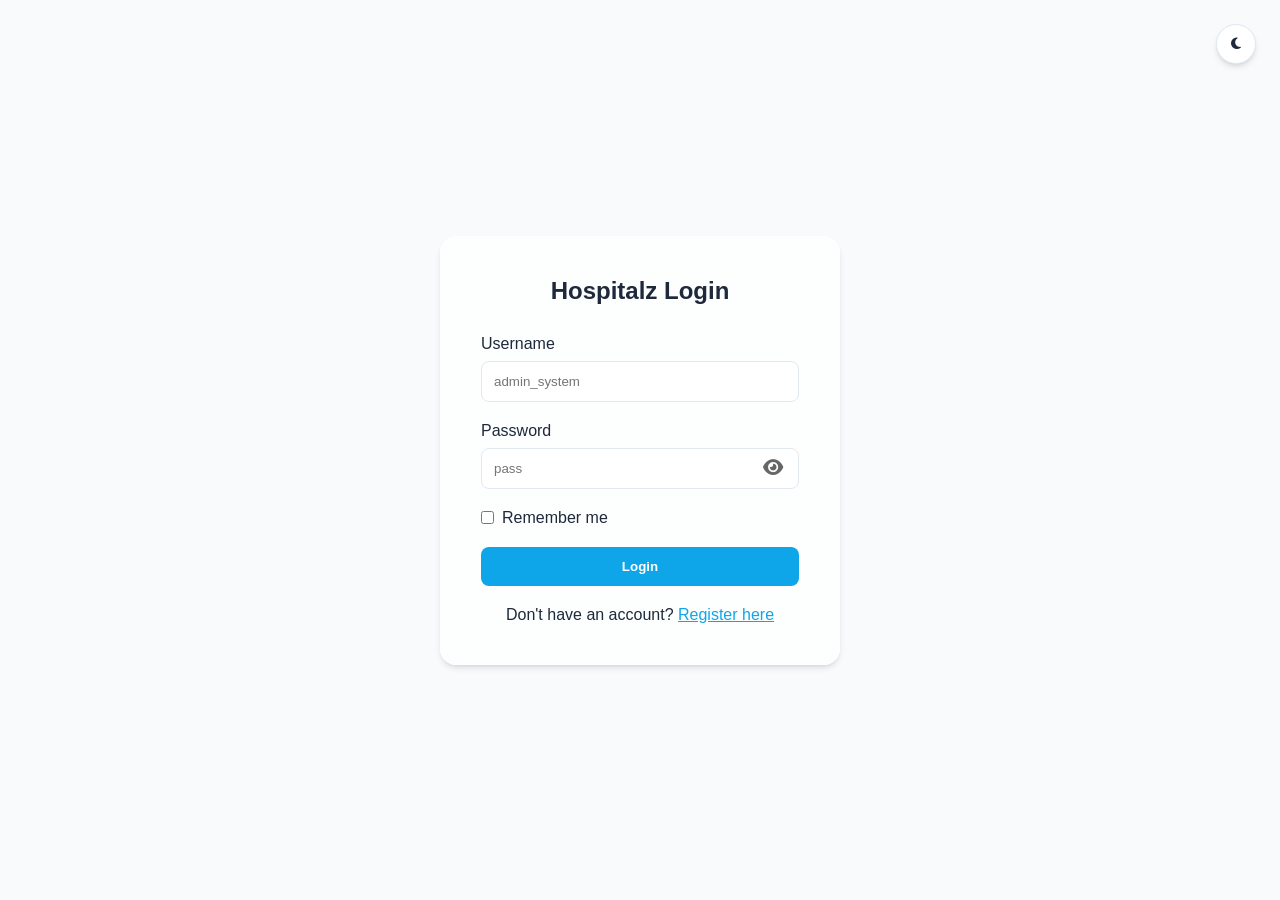
==== hospitalz/src/main/resources/static/auth.html @ d4cae7f6 "appointment feature" ====
<!doctype html>
<html lang="en">
  <head>
    <meta charset="UTF-8" />
    <meta name="viewport" content="width=device-width, initial-scale=1.0" />
    <title>Hospitalz - Login</title>
    <link rel="stylesheet" href="css/style.css" />
    <link
      rel="stylesheet"
      href="https://cdnjs.cloudflare.com/ajax/libs/font-awesome/6.4.0/css/all.min.css"
    />
    <style>
      .login-container {
        height: 100vh;
        display: flex;
        align-items: center;
        justify-content: center;
        background: var(--bg-primary);
        padding: 16px;
      }
      .login-box {
        width: 100%;
        max-width: 400px;
        padding: 40px;
      }
      .form-group {
        margin-bottom: 20px;
      }
      input {
        width: 100%;
        padding: 12px;
        border: 1px solid var(--border-color);
        border-radius: 8px;
        margin-top: 8px;
      }
      button {
        width: 100%;
        padding: 12px;
        background: var(--accent-primary);
        color: white;
        border: none;
        border-radius: 8px;
        cursor: pointer;
        font-weight: bold;
      }
      #theme-toggle {
        position: absolute;
        top: 24px;
        right: 24px;
        background: var(--bg-secondary);
        border: 1px solid var(--border-color);
        width: 40px;
        height: 40px;
        border-radius: 50%;
        display: flex;
        align-items: center;
        justify-content: center;
        cursor: pointer;
        color: var(--text-primary);
        box-shadow: var(--shadow-md);
        transition: all 0.2s ease;
        z-index: 1000;
      }
      #theme-toggle:hover {
        transform: translateY(-2px);
        box-shadow: 0 6px 16px rgba(0,0,0,0.15);
        color: var(--accent-primary);
      }
      .alert-msg {
        display: none;
        padding: 14px 16px;
        border-radius: 10px;
        margin-bottom: 18px;
        font-size: 14px;
        font-weight: 500;
        animation: fadeIn 0.3s ease;
        border: 1px solid transparent;
      }

      .alert-success {
        background: rgba(34, 197, 94, 0.15);
        color: #22c55e;
        border-color: rgba(34, 197, 94, 0.4);
        box-shadow: 0 0 10px rgba(34, 197, 94, 0.15);
      }

      .alert-error {
        background: rgba(239, 68, 68, 0.15);
        color: #ef4444;
        border-color: rgba(239, 68, 68, 0.4);
        box-shadow: 0 0 10px rgba(239, 68, 68, 0.15);
      }

      .alert-info {
        background: rgba(59, 130, 246, 0.15);
        color: #3b82f6;
        border-color: rgba(59, 130, 246, 0.4);
        box-shadow: 0 0 10px rgba(59, 130, 246, 0.15);
      }

      @keyframes fadeIn {
        from {
          opacity: 0;
          transform: translateY(-6px);
        }
        to {
          opacity: 1;
          transform: translateY(0);
        }
      }

      input[type="password"]::-ms-reveal,
      input[type="password"]::-ms-clear {
        display: none;
      }

      input[type="password"]::-webkit-credentials-auto-fill-button,
      input[type="password"]::-webkit-textfield-decoration-container {
        display: none !important;
      }
      .password-wrapper {
        position: relative;
      }

      .password-wrapper input {
        padding-right: 50px;
      }

      .toggle-password {
        position: absolute;
        right: 16px;
        top: 58%;
        transform: translateY(-50%);
        cursor: pointer;
        color: #666;
        font-size: 18px;
        transition: 0.2s;
      }

      .toggle-password:hover {
        color: var(--accent-primary);
      }
    </style>
  </head>
  <body>
    <button id="theme-toggle" title="Toggle Theme">
      <i class="fa-solid fa-moon"></i>
    </button>
    <!-- LOGIN SECTION -->
    <div class="login-container" id="login-section" style="display: flex;">
      <div class="glass-panel login-box">
        <h2 style="text-align: center; margin-bottom: 30px">Hospitalz Login</h2>
        <div
          id="error-msg"
          style="color: red; margin-bottom: 10px; display: none"
        ></div>
        <form id="login-form">
          <div class="form-group">
            <label>Username</label>
            <input
              type="text"
              id="username"
              required
              placeholder="admin_system"
            />
          </div>
          <div class="form-group">
          <label>Password</label>

          <div class="password-wrapper">
            <input
              type="password"
              id="password"
              required
              placeholder="pass"
            />

            <i
              class="fa-solid fa-eye toggle-password"
              onclick="togglePassword('password', this)"
            ></i>
          </div>
        </div>
          <div class="form-group" style="display: flex; align-items: center; gap: 8px; margin-top: 10px; margin-bottom: 20px;">
            <input type="checkbox" id="rememberMe" style="width: auto; margin-top: 0; cursor: pointer;" />
            <label for="rememberMe" style="cursor: pointer; user-select: none;">Remember me</label>
          </div>
          <button type="submit">Login</button>
        </form>
        <div style="text-align: center; margin-top: 20px">
          Don't have an account?
          <a
            href="#"
            onclick="toggleForms()"
            style="color: var(--accent-primary)"
          >
            Register here
          </a>
        </div>
      </div>
    </div>

     <!-- REGISTER SECTION -->
    <div
      class="login-container"
      id="register-section"
      style="display: none;"
    >
      <div class="glass-panel login-box">
        <h2 style="text-align: center; margin-bottom: 30px">
          Create Account
        </h2>

        <div
          id="reg-alert"
          style="margin-bottom: 10px; display: none"
        ></div>

        <form id="register-form">
          <div class="form-group">
            <label>Username</label>
            <input
              type="text"
              id="reg-username"
              required
              placeholder="Choose a username"
            />
          </div>

          <div class="form-group">
            <label>Password</label>

            <div class="password-wrapper">
              <input
                type="password"
                id="reg-password"
                required
                placeholder="Create a password"
              />

              <i
                class="fa-solid fa-eye toggle-password"
                onclick="togglePassword('reg-password', this)"
              ></i>
            </div>
          </div>

          <button type="submit">Register</button>
        </form>

        <div style="text-align: center; margin-top: 20px">
          Already have an account?
          <a
            href="#"
            onclick="toggleForms()"
            style="color: var(--accent-primary)"
          >
            Login here
          </a>
        </div>
      </div>
    </div>

    <script>
      // Theme Management for Auth Page
      const savedTheme = localStorage.getItem("theme") || "light";
      document.documentElement.setAttribute("data-theme", savedTheme);

      function updateThemeIcon(theme) {
        const icon = document.querySelector("#theme-toggle i");
        if (icon) {
          if (theme === "dark") {
            icon.className = "fa-solid fa-sun";
          } else {
            icon.className = "fa-solid fa-moon";
          }
        }
      }

      // Initialize icon on page load
      updateThemeIcon(savedTheme);

      document.getElementById("theme-toggle").addEventListener("click", () => {
        const currentTheme = document.documentElement.getAttribute("data-theme");
        const newTheme = currentTheme === "dark" ? "light" : "dark";
        document.documentElement.setAttribute("data-theme", newTheme);
        localStorage.setItem("theme", newTheme);
        updateThemeIcon(newTheme);
      });

      if (localStorage.getItem("token") || sessionStorage.getItem("token")) {
        window.location.href = "/index.html";
      }

       // Hàm chuyển đổi giữa Form Đăng nhập và Đăng ký
      function toggleForms() {
          const loginSec = document.getElementById('login-section');
          const regSec = document.getElementById('register-section');
          
          if (loginSec.style.display === 'none') {
              loginSec.style.display = 'flex';
              regSec.style.display = 'none';
          } else {
              loginSec.style.display = 'none';
              regSec.style.display = 'flex';
          }
          
          // Clear alerts when toggling
          document.getElementById('error-msg').style.display = 'none';
          document.getElementById('reg-alert').style.display = 'none';
      }
         // 1. Xử lý ĐĂNG NHẬP 
      document
        .getElementById("login-form")
        .addEventListener("submit", async (e) => {
          e.preventDefault();
          const username = document.getElementById("username").value;
          const password = document.getElementById("password").value;
          const rememberMe = document.getElementById("rememberMe").checked;

          try {
            const response = await fetch("/api/v1/auth/login", {
              method: "POST",
              headers: { "Content-Type": "application/json" },
              body: JSON.stringify({ username, password, rememberMe }),
            });

            if (response.ok) {
              const data = await response.json();
              
              // Select storage based on rememberMe
              const storage = rememberMe ? localStorage : sessionStorage;

              // Clear old tokens to avoid conflict
              localStorage.removeItem("token");
              localStorage.removeItem("role");
              localStorage.removeItem("username");
              localStorage.removeItem("doctorId");
              sessionStorage.removeItem("token");
              sessionStorage.removeItem("role");
              sessionStorage.removeItem("username");
              sessionStorage.removeItem("doctorId");

              // Save to selected storage
              storage.setItem("token", data.token);
              storage.setItem("role", data.role);
              storage.setItem("username", data.username);
              if (data.doctorId) {
                storage.setItem("doctorId", data.doctorId);
              }
              if (data.patientId) {
                localStorage.setItem("patientId", data.patientId);
              } else {
                localStorage.removeItem("patientId");
              }
              // Chuyển hướng về trang chủ
              window.location.href = "/index.html";
            } else {
              document.getElementById("error-msg").innerText =
                "Wrong username or password!";
              document.getElementById("error-msg").style.display = "block";
            }
          } catch (err) {
            console.error(err);
          }
        });

      // 2. Xử lý ĐĂNG KÝ
      document.getElementById("register-form").addEventListener("submit", async (e) => {
          e.preventDefault();
          const username = document.getElementById("reg-username").value;
          const password = document.getElementById("reg-password").value;
          const alertBox = document.getElementById("reg-alert");

           // Định nghĩa Regex
          const usernameRegex = /^[a-zA-Z0-9_]{3,20}$/;
          const passwordRegex = /^(?=.*[a-z])(?=.*[A-Z])(?=.*\d)[a-zA-Z\d\W]{8,}$/;


          // Kiểm tra Username
          if (!usernameRegex.test(username)) {
              alertBox.className = "alert-msg alert-error";
              alertBox.innerText = "Invalid Username! Must be 3-20 characters, using only letters, numbers, and underscores.";
              alertBox.style.display = "block";
              return;
          }

          // Kiểm tra Password
          if (!passwordRegex.test(password)) {
              alertBox.className = "alert-msg alert-error";
              alertBox.innerText = "Invalid Password! Must be at least 8 characters, include 1 uppercase, 1 lowercase, and 1 number.";
              alertBox.style.display = "block";
              return;
          }

          // Kiểm tra định dạng username
          if (!usernameRegex.test(username)) {
            alertBox.className = "alert-msg alert-error";
            alertBox.innerText = "Username must be 3-20 characters long and contain only letters, numbers, and underscores.";
            alertBox.style.display = "block";
            return;
          }

          // Kiểm tra định dạng password
          if (!passwordRegex.test(password)) {
            alertBox.className = "alert-msg alert-error";
            alertBox.innerText = "Password must be at least 8 characters long and contain at least one uppercase letter, one lowercase letter, and one digit.";
            alertBox.style.display = "block";
            return;
          }

          try {
            const response = await fetch("/api/v1/auth/register", {
              method: "POST",
              headers: { "Content-Type": "application/json" },
              body: JSON.stringify({ username, password, role: "PATIENT" }),
            });

            if (response.ok) {
              alertBox.className = "alert-msg alert-success";
              alertBox.innerText = "Account created successfully! Please login.";
              alertBox.style.display = "block";
              document.getElementById("register-form").reset();
              
              // Tự động chuyển về tab Login sau 2 giây
              setTimeout(() => toggleForms(), 2000);
            } else {
              const errData = await response.json().catch(()=>({}));
              alertBox.className = "alert-msg alert-error";
              alertBox.innerText = errData.error || "Failed to register. Username might exist.";
              alertBox.style.display = "block";
            }
          } catch (err) {
            console.error(err);
            alertBox.className = "alert-msg alert-error";
            alertBox.innerText = "Network error. Please try again.";
            alertBox.style.display = "block";
          }
      });
      function togglePassword(inputId, icon) {
          const input = document.getElementById(inputId);

          if (input.type === "password") {
              input.type = "text";
              icon.classList.replace("fa-eye", "fa-eye-slash");
          } else {
              input.type = "password";
              icon.classList.replace("fa-eye-slash", "fa-eye");
          }
      }
    </script>
  </body>
</html>
---- hospitalz/src/main/resources/static/css/style.css ----
/* style.css - Main Design System */

:root {
    /* Light Theme (Default) */
    --bg-primary: #f8fafc;
    --bg-secondary: #ffffff;
    --bg-sidebar: #ffffff;
    
    --text-primary: #1e293b;
    --text-secondary: #64748b;
    
    --border-color: #e2e8f0;
    
    --accent-primary: #0ea5e9; /* Vibrant Blue */
    --accent-hover: #0284c7;
    
    --status-success: #10b981; /* Emerald Green */
    --status-warning: #f59e0b; /* Amber */
    --status-danger: #ef4444; /* Coral Red */
    
    --glass-bg: rgba(255, 255, 255, 0.7);
    --glass-border: rgba(255, 255, 255, 0.5);
    --shadow-sm: 0 1px 2px 0 rgb(0 0 0 / 0.05);
    --shadow-md: 0 4px 6px -1px rgb(0 0 0 / 0.1), 0 2px 4px -2px rgb(0 0 0 / 0.1);
    
    --sidebar-width: 260px;
    --header-height: 70px;
}

[data-theme="dark"] {
    /* Dark Theme */
    --bg-primary: #0f172a; /* Deep Navy Black */
    --bg-secondary: #1e293b;
    --bg-sidebar: #1e293b;
    
    --text-primary: #f8fafc;
    --text-secondary: #94a3b8;
    
    --border-color: #334155;
    
    --accent-primary: #38bdf8; /* Neon Blue */
    --accent-hover: #0ea5e9;
    
    --glass-bg: rgba(30, 41, 59, 0.7);
    --glass-border: rgba(255, 255, 255, 0.05);
    --shadow-md: 0 4px 6px -1px rgb(0 0 0 / 0.3), 0 2px 4px -2px rgb(0 0 0 / 0.3);
}

* {
    margin: 0;
    padding: 0;
    box-sizing: border-box;
}

body {
    font-family: 'Inter', sans-serif;
    background-color: var(--bg-primary);
    color: var(--text-primary);
    transition: background-color 0.3s ease, color 0.3s ease;
    overflow-x: hidden;
}

/* Glassmorphism Utilities */
.glass-panel {
    background: var(--glass-bg);
    backdrop-filter: blur(12px);
    -webkit-backdrop-filter: blur(12px);
    border: 1px solid var(--glass-border);
    box-shadow: var(--shadow-md);
    border-radius: 16px;
}

/* App Layout */
.app-container {
    display: flex;
    min-height: 100vh;
}

/* Sidebar */
.sidebar {
    width: var(--sidebar-width);
    background-color: var(--bg-sidebar);
    border-right: 1px solid var(--border-color);
    display: flex;
    flex-direction: column;
    position: fixed;
    height: 100vh;
    z-index: 100;
    transition: all 0.3s ease;
}

.sidebar-header {
    height: var(--header-height);
    display: flex;
    align-items: center;
    padding: 0 24px;
    border-bottom: 1px solid var(--border-color);
}

.logo {
    display: flex;
    align-items: center;
    gap: 12px;
    font-size: 1.5rem;
    font-weight: 700;
    color: var(--accent-primary);
}

.sidebar-nav {
    flex: 1;
    padding: 24px 16px;
    overflow-y: auto;
    display: flex;
    flex-direction: column;
    gap: 8px;
}

.nav-item {
    display: flex;
    align-items: center;
    gap: 12px;
    padding: 12px 16px;
    border-radius: 8px;
    color: var(--text-secondary);
    text-decoration: none;
    font-weight: 500;
    transition: all 0.2s ease;
    cursor: pointer;
}

.nav-item:hover, .nav-item.active {
    background-color: rgba(14, 165, 233, 0.1);
    color: var(--accent-primary);
}

.nav-item i {
    width: 20px;
    text-align: center;
}

/* Action Buttons Styling */
.action-group {
    display: flex;
    gap: 8px;
    align-items: center;
}

.btn-icon {
    width: 32px;
    height: 32px;
    display: flex;
    align-items: center;
    justify-content: center;
    border-radius: 8px;
    border: 1px solid var(--border-color);
    background: var(--bg-secondary);
    color: var(--text-primary);
    cursor: pointer;
    transition: all 0.2s ease;
    font-size: 0.9rem;
}

.btn-icon:hover {
    transform: translateY(-2px);
    box-shadow: 0 4px 12px rgba(0,0,0,0.1);
}

.btn-icon-view {
    color: #0ea5e9;
    background: rgba(14, 165, 233, 0.1);
    border-color: rgba(14, 165, 233, 0.2);
}

.btn-icon-view:hover {
    background: #0ea5e9;
    color: white;
}

.btn-icon-pay {
    color: #10b981;
    background: rgba(16, 185, 129, 0.1);
    border-color: rgba(16, 185, 129, 0.2);
}

.btn-icon-pay:hover {
    background: #10b981;
    color: white;
}

.btn-icon-discount {
    color: #f59e0b;
    background: rgba(245, 158, 11, 0.1);
    border-color: rgba(245, 158, 11, 0.2);
}

.btn-icon-discount:hover {
    background: #f59e0b;
    color: white;
}

.sidebar-footer {
    padding: 16px;
    border-top: 1px solid var(--border-color);
}

.user-info {
    display: flex;
    align-items: center;
    gap: 12px;
}

.avatar {
    width: 40px;
    height: 40px;
    border-radius: 50%;
    background-color: var(--accent-primary);
    color: white;
    display: flex;
    align-items: center;
    justify-content: center;
}

.user-details {
    display: flex;
    flex-direction: column;
}

.user-name {
    font-weight: 600;
    font-size: 0.9rem;
}

.user-role {
    font-size: 0.8rem;
    color: var(--text-secondary);
}

.logout-btn {
    margin-left: auto; /* Push to the right */
    background: none;
    border: none;
    color: var(--text-secondary);
    font-size: 1.1rem;
    cursor: pointer;
    transition: all 0.2s ease;
    padding: 8px;
    border-radius: 6px;
    display: flex;
    align-items: center;
    justify-content: center;
}

.logout-btn:hover {
    color: var(--status-danger);
    background-color: rgba(239, 68, 68, 0.1);
}

/* Main Content */
.main-content {
    flex: 1;
    margin-left: var(--sidebar-width);
    display: flex;
    flex-direction: column;
    min-height: 100vh;
}

.topbar {
    height: var(--header-height);
    background-color: var(--glass-bg);
    backdrop-filter: blur(12px);
    -webkit-backdrop-filter: blur(12px);
    border-bottom: 1px solid var(--border-color);
    display: flex;
    justify-content: space-between;
    align-items: center;
    padding: 0 32px;
    position: sticky;
    top: 0;
    z-index: 90;
}

.topbar h1 {
    font-size: 1.25rem;
    font-weight: 600;
}

.topbar-right {
    display: flex;
    align-items: center;
    gap: 20px;
}

.role-switcher {
    display: flex;
    align-items: center;
    gap: 8px;
    font-size: 0.9rem;
}

.role-switcher select {
    padding: 6px 12px;
    border-radius: 6px;
    border: 1px solid var(--border-color);
    background-color: var(--bg-secondary);
    color: var(--text-primary);
    font-family: 'Inter', sans-serif;
    outline: none;
    cursor: pointer;
}

.theme-toggle, .notifications {
    background: none;
    border: none;
    color: var(--text-secondary);
    font-size: 1.2rem;
    cursor: pointer;
    transition: color 0.2s ease;
    position: relative;
}

.theme-toggle:hover, .notifications:hover {
    color: var(--accent-primary);
}

.badge {
    position: absolute;
    top: -5px;
    right: -8px;
    background-color: var(--status-danger);
    color: white;
    font-size: 0.7rem;
    font-weight: bold;
    padding: 2px 6px;
    border-radius: 10px;
}

.content-area {
    padding: 32px;
    flex: 1;
}

.loading-spinner {
    display: flex;
    justify-content: center;
    align-items: center;
    height: 100%;
    color: var(--text-secondary);
    font-size: 1.2rem;
    gap: 12px;
}

/* Dashboard Grid Component */
.dashboard-grid {
    display: grid;
    grid-template-columns: repeat(auto-fit, minmax(240px, 1fr));
    gap: 24px;
    margin-bottom: 32px;
}

.stat-card {
    padding: 24px;
    display: flex;
    align-items: flex-start;
    justify-content: space-between;
    transition: transform 0.2s ease, box-shadow 0.2s ease;
}

.stat-card:hover {
    transform: translateY(-5px);
    box-shadow: 0 10px 15px -3px rgb(0 0 0 / 0.1), 0 4px 6px -4px rgb(0 0 0 / 0.1);
}

[data-theme="dark"] .stat-card:hover {
    box-shadow: 0 10px 15px -3px rgb(0 0 0 / 0.4), 0 4px 6px -4px rgb(0 0 0 / 0.4);
    border-color: var(--accent-primary);
}

.stat-info h3 {
    font-size: 0.9rem;
    color: var(--text-secondary);
    font-weight: 500;
    margin-bottom: 8px;
}

.stat-value {
    font-size: 1.8rem;
    font-weight: 700;
    color: var(--text-primary);
}

.stat-icon {
    width: 48px;
    height: 48px;
    border-radius: 12px;
    display: flex;
    align-items: center;
    justify-content: center;
    font-size: 1.5rem;
}

.icon-blue { background-color: rgba(14, 165, 233, 0.1); color: var(--accent-primary); }
.icon-green { background-color: rgba(16, 185, 129, 0.1); color: var(--status-success); }
.icon-amber { background-color: rgba(245, 158, 11, 0.1); color: var(--status-warning); }
.icon-red { background-color: rgba(239, 68, 68, 0.1); color: var(--status-danger); }

/* --- Responsive UI --- */

/* Mobile Menu Button & Overlay (Hidden by default on Desktop) */
.mobile-menu-btn {
    display: none;
    background: none;
    border: none;
    color: var(--text-primary);
    font-size: 1.5rem;
    cursor: pointer;
    margin-right: 16px;
    padding: 4px;
}

.sidebar-overlay {
    display: none;
    position: fixed;
    top: 0;
    left: 0;
    width: 100vw;
    height: 100vh;
    background: rgba(0, 0, 0, 0.5);
    z-index: 95;
    opacity: 0;
    transition: opacity 0.3s ease;
}

.sidebar-overlay.active {
    display: block;
    opacity: 1;
}

/* Tablet (768px - 1024px) */
@media (max-width: 1024px) {
    .sidebar {
        width: 80px; /* Collapsed state */
    }
    
    .sidebar .logo span, 
    .sidebar .nav-item span, 
    .sidebar .user-details {
        display: none; /* Hide text */
    }
    
    .sidebar .logo {
        justify-content: center;
    }
    
    .sidebar-header {
        padding: 0;
        justify-content: center;
    }
    
    .nav-item {
        justify-content: center;
        padding: 12px 0;
        margin: 0 8px; /* Add some margin so hover isn't full width */
    }
    
    .nav-item i {
        font-size: 1.2rem;
        margin: 0;
    }
    
    .user-info {
        justify-content: center;
        flex-direction: column;
        gap: 16px;
    }
    
    .logout-btn {
        margin-left: 0;
    }
    
    .main-content {
        margin-left: 80px;
    }
    
    .dashboard-grid {
        grid-template-columns: repeat(2, 1fr);
    }
}

/* Phone (Max 767px) */
@media (max-width: 767px) {
    .mobile-menu-btn {
        display: block;
    }

    .topbar {
        padding: 0 16px;
    }

    .sidebar {
        width: 260px; /* Full width for overlay */
        transform: translateX(-100%);
        box-shadow: var(--shadow-md);
    }
    
    .sidebar.active {
        transform: translateX(0);
    }

    /* Restore text visibility in mobile sidebar */
    .sidebar .logo span, 
    .sidebar .nav-item span, 
    .sidebar .user-details {
        display: block;
    }
    
    .sidebar .logo {
        justify-content: flex-start;
    }
    
    .sidebar-header {
        padding: 0 24px;
        justify-content: flex-start;
    }
    
    .nav-item {
        justify-content: flex-start;
        padding: 12px 16px;
        margin: 0;
    }
    
    .nav-item i {
        margin-right: 12px;
    }
    
    .user-info {
        justify-content: flex-start;
        flex-direction: row;
        gap: 12px;
    }
    
    .logout-btn {
        margin-left: auto;
    }

    .main-content {
        margin-left: 0;
    }

    .content-area {
        padding: 16px;
    }

    .dashboard-grid {
        grid-template-columns: 1fr;
    }

    .topbar-right {
        gap: 12px;
    }

    .role-switcher label {
        display: none; /* Hide "Role:" label to save space */
    }
}
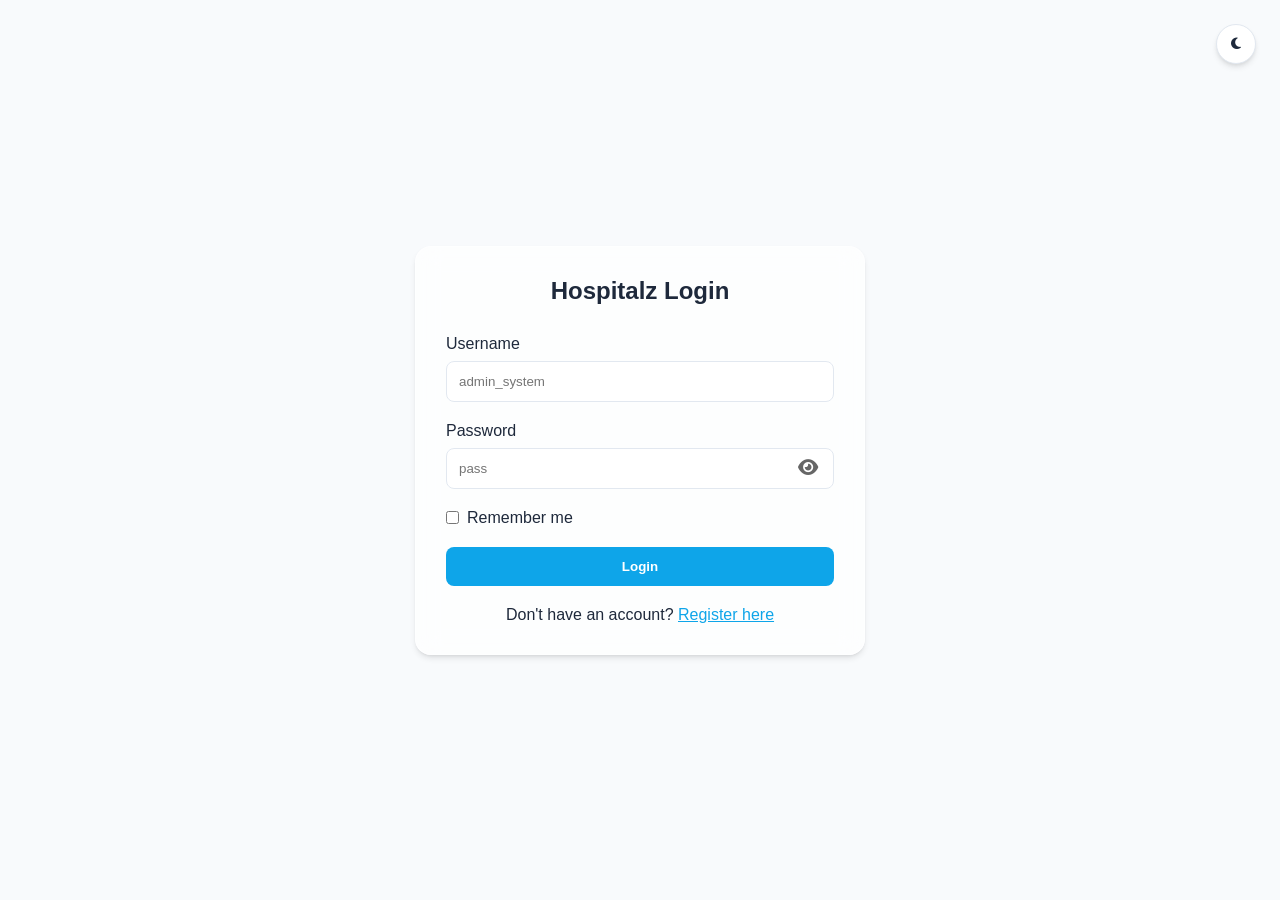
==== commit 1f6c6b4f: "register fix and change password feature" ====
--- a/hospitalz/src/main/resources/static/auth.html
+++ b/hospitalz/src/main/resources/static/auth.html
@@ -11,27 +11,29 @@
     />
     <style>
       .login-container {
-        height: 100vh;
+        min-height: 100vh;
         display: flex;
         align-items: center;
         justify-content: center;
         background: var(--bg-primary);
-        padding: 16px;
+        padding: 24px 16px;
       }
       .login-box {
         width: 100%;
-        max-width: 400px;
-        padding: 40px;
+        max-width: 450px;
+        padding: 30px;
       }
       .form-group {
         margin-bottom: 20px;
       }
-      input {
+      input, select {
         width: 100%;
         padding: 12px;
         border: 1px solid var(--border-color);
         border-radius: 8px;
         margin-top: 8px;
+        background: var(--bg-secondary);
+        color: var(--text-primary);
       }
       button {
         width: 100%;
@@ -243,6 +245,54 @@
                 onclick="togglePassword('reg-password', this)"
               ></i>
             </div>
+          </div>
+
+          <div class="form-group">
+            <label>Full Name</label>
+            <input
+              type="text"
+              id="reg-fullname"
+              required
+              placeholder="Enter your full name"
+            />
+          </div>
+
+          <div class="form-group">
+            <label>Date of Birth</label>
+            <input
+              type="date"
+              id="reg-dob"
+              required
+            />
+          </div>
+
+          <div class="form-group">
+            <label>Gender</label>
+            <select id="reg-gender" required>
+              <option value="" disabled selected>Select Gender</option>
+              <option value="MALE">Male</option>
+              <option value="FEMALE">Female</option>
+              <option value="OTHER">Other</option>
+            </select>
+          </div>
+
+          <div class="form-group">
+            <label>Phone Number</label>
+            <input
+              type="tel"
+              id="reg-phone"
+              required
+              placeholder="Enter phone number"
+            />
+          </div>
+
+          <div class="form-group">
+            <label>Email (Optional)</label>
+            <input
+              type="email"
+              id="reg-email"
+              placeholder="example@email.com"
+            />
           </div>
 
           <button type="submit">Register</button>
@@ -370,13 +420,17 @@
           e.preventDefault();
           const username = document.getElementById("reg-username").value;
           const password = document.getElementById("reg-password").value;
+          const fullName = document.getElementById("reg-fullname").value;
+          const dateOfBirth = document.getElementById("reg-dob").value;
+          const gender = document.getElementById("reg-gender").value;
+          const phoneNumber = document.getElementById("reg-phone").value;
+          const email = document.getElementById("reg-email").value;
           const alertBox = document.getElementById("reg-alert");
 
            // Định nghĩa Regex
           const usernameRegex = /^[a-zA-Z0-9_]{3,20}$/;
           const passwordRegex = /^(?=.*[a-z])(?=.*[A-Z])(?=.*\d)[a-zA-Z\d\W]{8,}$/;
 
-
           // Kiểm tra Username
           if (!usernameRegex.test(username)) {
               alertBox.className = "alert-msg alert-error";
@@ -393,27 +447,48 @@
               return;
           }
 
-          // Kiểm tra định dạng username
-          if (!usernameRegex.test(username)) {
-            alertBox.className = "alert-msg alert-error";
-            alertBox.innerText = "Username must be 3-20 characters long and contain only letters, numbers, and underscores.";
-            alertBox.style.display = "block";
-            return;
-          }
-
-          // Kiểm tra định dạng password
-          if (!passwordRegex.test(password)) {
-            alertBox.className = "alert-msg alert-error";
-            alertBox.innerText = "Password must be at least 8 characters long and contain at least one uppercase letter, one lowercase letter, and one digit.";
-            alertBox.style.display = "block";
-            return;
+          if (!fullName.trim()) {
+              alertBox.className = "alert-msg alert-error";
+              alertBox.innerText = "Full Name is required.";
+              alertBox.style.display = "block";
+              return;
+          }
+
+          if (!dateOfBirth) {
+              alertBox.className = "alert-msg alert-error";
+              alertBox.innerText = "Date of Birth is required.";
+              alertBox.style.display = "block";
+              return;
+          }
+
+          if (!gender) {
+              alertBox.className = "alert-msg alert-error";
+              alertBox.innerText = "Gender is required.";
+              alertBox.style.display = "block";
+              return;
+          }
+
+          if (!phoneNumber.trim()) {
+              alertBox.className = "alert-msg alert-error";
+              alertBox.innerText = "Phone Number is required.";
+              alertBox.style.display = "block";
+              return;
           }
 
           try {
             const response = await fetch("/api/v1/auth/register", {
               method: "POST",
               headers: { "Content-Type": "application/json" },
-              body: JSON.stringify({ username, password, role: "PATIENT" }),
+              body: JSON.stringify({
+                username,
+                password,
+                role: "PATIENT",
+                fullName,
+                dateOfBirth,
+                gender,
+                phoneNumber,
+                email
+              }),
             });
 
             if (response.ok) {
@@ -427,7 +502,7 @@
             } else {
               const errData = await response.json().catch(()=>({}));
               alertBox.className = "alert-msg alert-error";
-              alertBox.innerText = errData.error || "Failed to register. Username might exist.";
+              alertBox.innerText = errData.error || "Failed to register. Username or Phone number might exist.";
               alertBox.style.display = "block";
             }
           } catch (err) {
--- a/hospitalz/src/main/resources/static/css/style.css
+++ b/hospitalz/src/main/resources/static/css/style.css
@@ -562,3 +562,273 @@
         display: none; /* Hide "Role:" label to save space */
     }
 }
+
+/* Settings Modal Styles */
+.settings-modal-overlay {
+    display: none;
+    position: fixed;
+    top: 0;
+    left: 0;
+    width: 100vw;
+    height: 100vh;
+    background: rgba(0, 0, 0, 0.4);
+    backdrop-filter: blur(8px);
+    -webkit-backdrop-filter: blur(8px);
+    z-index: 1100;
+    justify-content: center;
+    align-items: center;
+    opacity: 0;
+    transition: opacity 0.3s ease;
+}
+
+.settings-modal-overlay.active {
+    display: flex;
+    opacity: 1;
+}
+
+.settings-modal-container {
+    width: 90%;
+    max-width: 600px;
+    max-height: 85vh;
+    overflow-y: auto;
+    padding: 24px;
+    position: relative;
+    transform: translateY(20px);
+    transition: transform 0.3s ease;
+}
+
+.settings-modal-overlay.active .settings-modal-container {
+    transform: translateY(0);
+}
+
+.settings-modal-header {
+    display: flex;
+    justify-content: space-between;
+    align-items: center;
+    margin-bottom: 20px;
+    border-bottom: 1px solid var(--border-color);
+    padding-bottom: 12px;
+}
+
+.settings-modal-title {
+    font-size: 1.25rem;
+    font-weight: 600;
+    color: var(--text-primary);
+    display: flex;
+    align-items: center;
+    gap: 8px;
+}
+
+.settings-modal-close {
+    background: none;
+    border: none;
+    font-size: 1.5rem;
+    cursor: pointer;
+    color: var(--text-secondary);
+    transition: color 0.2s;
+}
+
+.settings-modal-close:hover {
+    color: var(--status-danger);
+}
+
+.settings-tabs {
+    display: flex;
+    gap: 12px;
+    border-bottom: 1px solid var(--border-color);
+    margin-bottom: 20px;
+    padding-bottom: 8px;
+}
+
+.settings-tab-btn {
+    background: none;
+    border: none;
+    padding: 8px 16px;
+    font-weight: 500;
+    color: var(--text-secondary);
+    cursor: pointer;
+    border-radius: 8px;
+    transition: all 0.2s;
+    display: flex;
+    align-items: center;
+    gap: 8px;
+}
+
+.settings-tab-btn:hover {
+    color: var(--text-primary);
+    background: rgba(14, 165, 233, 0.05);
+}
+
+.settings-tab-btn.active {
+    color: var(--accent-primary);
+    background: rgba(14, 165, 233, 0.1);
+}
+
+.settings-tab-panel {
+    display: none;
+}
+
+.settings-tab-panel.active {
+    display: block;
+}
+
+.settings-form-group {
+    margin-bottom: 16px;
+}
+
+.settings-form-group label {
+    display: block;
+    font-size: 0.875rem;
+    font-weight: 500;
+    margin-bottom: 6px;
+    color: var(--text-secondary);
+}
+
+.settings-input-wrapper {
+    position: relative;
+    display: flex;
+    align-items: center;
+}
+
+.settings-input-wrapper input,
+.settings-input-wrapper select,
+.settings-input-wrapper textarea {
+    width: 100%;
+    padding: 10px 14px;
+    border: 1px solid var(--border-color);
+    border-radius: 8px;
+    background: var(--bg-secondary);
+    color: var(--text-primary);
+    outline: none;
+    font-family: inherit;
+    font-size: 0.9rem;
+    transition: border-color 0.2s, box-shadow 0.2s;
+}
+
+.settings-input-wrapper input:focus,
+.settings-input-wrapper select:focus,
+.settings-input-wrapper textarea:focus {
+    border-color: var(--accent-primary);
+    box-shadow: 0 0 0 3px rgba(14, 165, 233, 0.15);
+}
+
+.settings-input-wrapper input:disabled,
+.settings-input-wrapper select:disabled,
+.settings-input-wrapper textarea:disabled {
+    background: rgba(100, 116, 139, 0.08);
+    color: var(--text-secondary);
+    cursor: not-allowed;
+    border-style: dashed;
+}
+
+.settings-toggle-pass {
+    position: absolute;
+    right: 12px;
+    background: none;
+    border: none;
+    color: var(--text-secondary);
+    cursor: pointer;
+    font-size: 0.9rem;
+    padding: 4px;
+}
+
+.settings-toggle-pass:hover {
+    color: var(--text-primary);
+}
+
+.settings-footer {
+    display: flex;
+    justify-content: flex-end;
+    gap: 12px;
+    margin-top: 24px;
+    border-top: 1px solid var(--border-color);
+    padding-top: 16px;
+}
+
+.settings-btn-save {
+    background: var(--accent-primary);
+    color: white;
+    border: none;
+    padding: 10px 20px;
+    border-radius: 8px;
+    font-weight: 500;
+    cursor: pointer;
+    transition: all 0.2s;
+}
+
+.settings-btn-save:hover {
+    background: var(--accent-hover);
+    transform: translateY(-1px);
+    box-shadow: 0 4px 12px rgba(14, 165, 233, 0.2);
+}
+
+.settings-btn-cancel {
+    background: none;
+    border: 1px solid var(--border-color);
+    color: var(--text-primary);
+    padding: 10px 20px;
+    border-radius: 8px;
+    font-weight: 500;
+    cursor: pointer;
+    transition: all 0.2s;
+}
+
+.settings-btn-cancel:hover {
+    background: rgba(100, 116, 139, 0.05);
+}
+
+.settings-alert {
+    padding: 12px 16px;
+    border-radius: 8px;
+    font-size: 0.9rem;
+    margin-bottom: 16px;
+    display: none;
+}
+
+.settings-alert-success {
+    background: rgba(16, 185, 129, 0.1);
+    border: 1px solid rgba(16, 185, 129, 0.2);
+    color: var(--status-success);
+}
+
+.settings-alert-error {
+    background: rgba(239, 68, 68, 0.1);
+    border: 1px solid rgba(239, 68, 68, 0.2);
+    color: var(--status-danger);
+}
+
+.settings-grid-2 {
+    display: grid;
+    grid-template-columns: 1fr 1fr;
+    gap: 16px;
+}
+
+.settings-badge-read-only {
+    background: rgba(14, 165, 233, 0.08);
+    border: 1px solid rgba(14, 165, 233, 0.2);
+    color: var(--accent-primary);
+    padding: 6px 12px;
+    border-radius: 6px;
+    font-family: monospace;
+    font-weight: 600;
+    font-size: 0.95rem;
+    display: inline-block;
+}
+
+.settings-badge-blood {
+    background: rgba(239, 68, 68, 0.08);
+    border: 1px solid rgba(239, 68, 68, 0.2);
+    color: var(--status-danger);
+    padding: 6px 12px;
+    border-radius: 6px;
+    font-weight: 600;
+    font-size: 0.95rem;
+    display: inline-block;
+}
+
+@media (max-width: 576px) {
+    .settings-grid-2 {
+        grid-template-columns: 1fr;
+        gap: 0;
+    }
+}
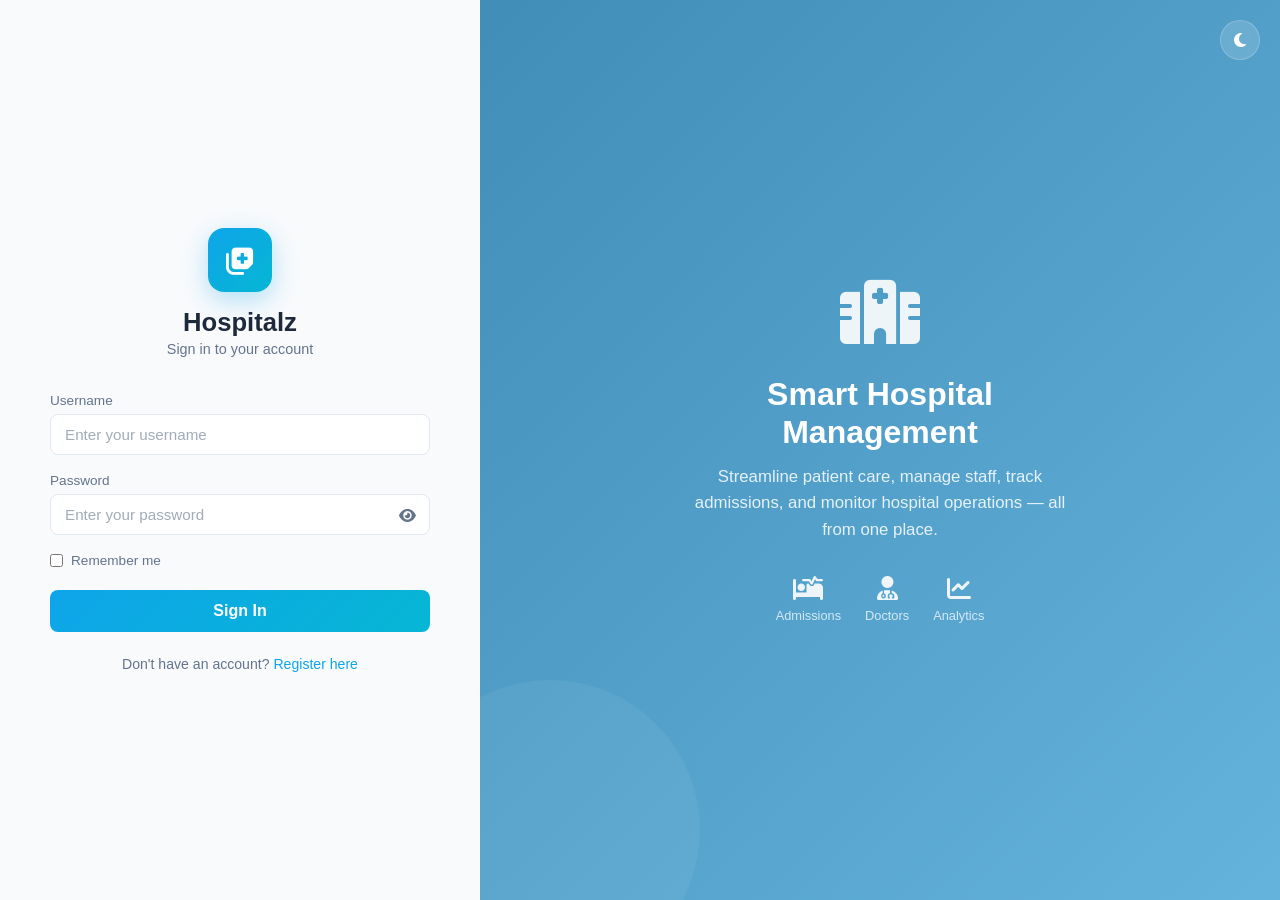
==== commit b99ec6ae: "frontend" ====
--- a/hospitalz/src/main/resources/static/auth.html
+++ b/hospitalz/src/main/resources/static/auth.html
@@ -5,52 +5,284 @@
     <meta name="viewport" content="width=device-width, initial-scale=1.0" />
     <title>Hospitalz - Login</title>
     <link rel="stylesheet" href="css/style.css" />
-    <link
-      rel="stylesheet"
-      href="https://cdnjs.cloudflare.com/ajax/libs/font-awesome/6.4.0/css/all.min.css"
-    />
+    <link rel="icon" type="image/png" href="/images/favicon.png" />
+    <link rel="stylesheet" href="https://cdnjs.cloudflare.com/ajax/libs/font-awesome/6.4.0/css/all.min.css" />
     <style>
-      .login-container {
+      *, *::before, *::after { margin: 0; padding: 0; box-sizing: border-box; }
+
+      body {
         min-height: 100vh;
+        font-family: 'Inter', sans-serif;
+        overflow-x: hidden;
+      }
+
+      /* ─── Split Layout Container ─── */
+      .auth-wrapper {
+        display: flex;
+        min-height: 100vh;
+      }
+
+      /* ─── Left Panel: Login Form ─── */
+      .auth-left {
+        flex: 0 0 480px;
         display: flex;
         align-items: center;
         justify-content: center;
+        padding: 40px;
         background: var(--bg-primary);
-        padding: 24px 16px;
-      }
-      .login-box {
+        position: relative;
+        z-index: 2;
+      }
+
+      .login-card {
         width: 100%;
-        max-width: 450px;
-        padding: 30px;
-      }
+        max-width: 380px;
+      }
+
+      .login-card .brand {
+        text-align: center;
+        margin-bottom: 36px;
+      }
+
+      .login-card .brand .brand-icon {
+        width: 64px;
+        height: 64px;
+        border-radius: 16px;
+        background: linear-gradient(135deg, #0ea5e9, #06b6d4);
+        display: inline-flex;
+        align-items: center;
+        justify-content: center;
+        font-size: 1.8rem;
+        color: white;
+        margin-bottom: 16px;
+        box-shadow: 0 8px 24px rgba(14, 165, 233, 0.3);
+      }
+
+      .login-card .brand h1 {
+        font-size: 1.6rem;
+        font-weight: 700;
+        color: var(--text-primary);
+        margin-bottom: 4px;
+      }
+
+      .login-card .brand p {
+        font-size: 0.9rem;
+        color: var(--text-secondary);
+      }
+
       .form-group {
-        margin-bottom: 20px;
-      }
-      input, select {
+        margin-bottom: 18px;
+      }
+
+      .form-group label {
+        display: block;
+        font-size: 0.85rem;
+        font-weight: 500;
+        color: var(--text-secondary);
+        margin-bottom: 6px;
+      }
+
+      .form-group input,
+      .form-group select {
+        width: 100%;
+        padding: 11px 14px;
+        border: 1px solid var(--border-color);
+        border-radius: 8px;
+        background: var(--bg-secondary);
+        color: var(--text-primary);
+        font-size: 0.95rem;
+        transition: border-color 0.2s, box-shadow 0.2s;
+        outline: none;
+      }
+
+      .form-group input:focus,
+      .form-group select:focus {
+        border-color: var(--accent-primary);
+        box-shadow: 0 0 0 3px rgba(14, 165, 233, 0.12);
+      }
+
+      .form-group input::placeholder {
+        color: var(--text-secondary);
+        opacity: 0.6;
+      }
+
+      .password-wrapper {
+        position: relative;
+      }
+
+      .password-wrapper input {
+        padding-right: 44px;
+      }
+
+      .toggle-password {
+        position: absolute;
+        right: 14px;
+        top: 50%;
+        transform: translateY(-50%);
+        cursor: pointer;
+        color: var(--text-secondary);
+        font-size: 15px;
+        transition: 0.2s;
+        background: none;
+        border: none;
+        width: auto;
+        padding: 0;
+      }
+
+      .toggle-password:hover {
+        color: var(--accent-primary);
+      }
+
+      .remember-row {
+        display: flex;
+        align-items: center;
+        gap: 8px;
+        margin-bottom: 22px;
+      }
+
+      .remember-row input[type="checkbox"] {
+        width: auto;
+        margin: 0;
+        cursor: pointer;
+        accent-color: var(--accent-primary);
+      }
+
+      .remember-row label {
+        font-size: 0.85rem;
+        color: var(--text-secondary);
+        cursor: pointer;
+        user-select: none;
+      }
+
+      .btn-login {
         width: 100%;
         padding: 12px;
-        border: 1px solid var(--border-color);
-        border-radius: 8px;
-        margin-top: 8px;
-        background: var(--bg-secondary);
-        color: var(--text-primary);
-      }
-      button {
-        width: 100%;
-        padding: 12px;
-        background: var(--accent-primary);
+        background: linear-gradient(135deg, #0ea5e9, #06b6d4);
         color: white;
         border: none;
         border-radius: 8px;
         cursor: pointer;
-        font-weight: bold;
-      }
+        font-weight: 600;
+        font-size: 1rem;
+        transition: transform 0.15s, box-shadow 0.15s;
+      }
+
+      .btn-login:hover {
+        transform: translateY(-1px);
+        box-shadow: 0 6px 20px rgba(14, 165, 233, 0.35);
+      }
+
+      .btn-login:active {
+        transform: translateY(0);
+      }
+
+      .switch-form {
+        text-align: center;
+        margin-top: 24px;
+        font-size: 0.88rem;
+        color: var(--text-secondary);
+      }
+
+      .switch-form a {
+        color: var(--accent-primary);
+        text-decoration: none;
+        font-weight: 500;
+      }
+
+      .switch-form a:hover {
+        text-decoration: underline;
+      }
+
+      /* ─── Right Panel: Decorative ─── */
+      .auth-right {
+        flex: 1;
+        background: url('/images/hospital-bg.') center/cover no-repeat;
+        display: flex;
+        align-items: center;
+        justify-content: center;
+        padding: 60px;
+        position: relative;
+        overflow: hidden;
+      }
+
+      .auth-right::before {
+        content: '';
+        position: absolute;
+        inset: 0;
+        background: linear-gradient(135deg, rgba(3, 105, 161, 0.75), rgba(2, 132, 199, 0.6));
+        z-index: 0;
+      }
+
+      .auth-right::after {
+        content: '';
+        position: absolute;
+        bottom: -80px;
+        left: -80px;
+        width: 300px;
+        height: 300px;
+        border-radius: 50%;
+        background: rgba(255, 255, 255, 0.05);
+      }
+
+      .right-content {
+        position: relative;
+        z-index: 1;
+        text-align: center;
+        color: white;
+        max-width: 400px;
+      }
+
+      .right-content .feature-icon {
+        font-size: 4rem;
+        margin-bottom: 24px;
+        opacity: 0.9;
+      }
+
+      .right-content h2 {
+        font-size: 2rem;
+        font-weight: 700;
+        margin-bottom: 12px;
+        line-height: 1.2;
+      }
+
+      .right-content p {
+        font-size: 1.05rem;
+        opacity: 0.85;
+        line-height: 1.6;
+      }
+
+      .right-content .features {
+        display: flex;
+        gap: 24px;
+        margin-top: 32px;
+        justify-content: center;
+      }
+
+      .right-content .feature-item {
+        text-align: center;
+      }
+
+      .right-content .feature-item i {
+        font-size: 1.5rem;
+        margin-bottom: 8px;
+        display: block;
+        opacity: 0.9;
+      }
+
+      .right-content .feature-item span {
+        font-size: 0.8rem;
+        opacity: 0.75;
+        display: block;
+      }
+
+      /* ─── Theme Toggle ─── */
       #theme-toggle {
-        position: absolute;
-        top: 24px;
-        right: 24px;
-        background: var(--bg-secondary);
-        border: 1px solid var(--border-color);
+        position: fixed;
+        top: 20px;
+        right: 20px;
+        background: rgba(255,255,255,0.15);
+        backdrop-filter: blur(8px);
+        border: 1px solid rgba(255,255,255,0.2);
         width: 40px;
         height: 40px;
         border-radius: 50%;
@@ -58,89 +290,166 @@
         align-items: center;
         justify-content: center;
         cursor: pointer;
-        color: var(--text-primary);
-        box-shadow: var(--shadow-md);
+        color: white;
+        font-size: 1rem;
         transition: all 0.2s ease;
         z-index: 1000;
       }
+
       #theme-toggle:hover {
+        background: rgba(255,255,255,0.25);
         transform: translateY(-2px);
-        box-shadow: 0 6px 16px rgba(0,0,0,0.15);
-        color: var(--accent-primary);
-      }
+      }
+
+      /* ─── Alerts ─── */
       .alert-msg {
         display: none;
-        padding: 14px 16px;
-        border-radius: 10px;
-        margin-bottom: 18px;
-        font-size: 14px;
+        padding: 12px 14px;
+        border-radius: 8px;
+        margin-bottom: 16px;
+        font-size: 0.85rem;
         font-weight: 500;
         animation: fadeIn 0.3s ease;
         border: 1px solid transparent;
       }
 
       .alert-success {
-        background: rgba(34, 197, 94, 0.15);
-        color: #22c55e;
-        border-color: rgba(34, 197, 94, 0.4);
-        box-shadow: 0 0 10px rgba(34, 197, 94, 0.15);
+        background: rgba(16, 185, 129, 0.12);
+        color: #10b981;
+        border-color: rgba(16, 185, 129, 0.3);
       }
 
       .alert-error {
-        background: rgba(239, 68, 68, 0.15);
+        background: rgba(239, 68, 68, 0.12);
         color: #ef4444;
-        border-color: rgba(239, 68, 68, 0.4);
-        box-shadow: 0 0 10px rgba(239, 68, 68, 0.15);
-      }
-
-      .alert-info {
-        background: rgba(59, 130, 246, 0.15);
-        color: #3b82f6;
-        border-color: rgba(59, 130, 246, 0.4);
-        box-shadow: 0 0 10px rgba(59, 130, 246, 0.15);
+        border-color: rgba(239, 68, 68, 0.3);
       }
 
       @keyframes fadeIn {
-        from {
-          opacity: 0;
-          transform: translateY(-6px);
-        }
-        to {
-          opacity: 1;
-          transform: translateY(0);
-        }
+        from { opacity: 0; transform: translateY(-6px); }
+        to { opacity: 1; transform: translateY(0); }
       }
 
       input[type="password"]::-ms-reveal,
-      input[type="password"]::-ms-clear {
-        display: none;
-      }
-
-      input[type="password"]::-webkit-credentials-auto-fill-button,
-      input[type="password"]::-webkit-textfield-decoration-container {
-        display: none !important;
-      }
-      .password-wrapper {
-        position: relative;
-      }
-
-      .password-wrapper input {
-        padding-right: 50px;
-      }
-
-      .toggle-password {
-        position: absolute;
-        right: 16px;
-        top: 58%;
-        transform: translateY(-50%);
-        cursor: pointer;
-        color: #666;
-        font-size: 18px;
-        transition: 0.2s;
-      }
-
-      .toggle-password:hover {
-        color: var(--accent-primary);
+      input[type="password"]::-ms-clear { display: none; }
+
+      /* ─── Register Section ─── */
+      #register-section { display: none; }
+
+      @media (max-width: 900px) {
+        .auth-wrapper {
+          flex-direction: column;
+          min-height: 100vh;
+          height: 100vh;
+        }
+
+        .auth-left {
+          flex: 1;
+          width: 100%;
+          height: 100vh;
+          background: url('/images/hospital-bg.png') center/cover no-repeat;
+          padding: 20px;
+          display: flex;
+          align-items: center;
+          justify-content: center;
+          position: relative;
+          overflow-y: auto;
+        }
+
+        .auth-left::before {
+          content: '';
+          position: absolute;
+          inset: 0;
+          background: linear-gradient(135deg, rgba(3, 105, 161, 0.8), rgba(2, 132, 199, 0.7));
+          z-index: 0;
+        }
+
+        .auth-left::after {
+          content: '';
+          position: absolute;
+          bottom: -60px;
+          left: -60px;
+          width: 250px;
+          height: 250px;
+          border-radius: 50%;
+          background: rgba(255, 255, 255, 0.05);
+        }
+
+        .login-card {
+          position: relative;
+          z-index: 2;
+          background: rgba(255, 255, 255, 0.12);
+          backdrop-filter: blur(20px);
+          -webkit-backdrop-filter: blur(20px);
+          border: 1px solid rgba(255, 255, 255, 0.18);
+          border-radius: 20px;
+          padding: 32px 28px;
+          max-width: 400px;
+          width: 90%;
+          color: white;
+        }
+
+        .login-card .brand h1 { color: white; }
+        .login-card .brand p { color: rgba(255,255,255,0.7); }
+        .login-card .brand .brand-icon {
+          background: rgba(255,255,255,0.15);
+          box-shadow: 0 4px 16px rgba(0,0,0,0.15);
+        }
+
+        .form-group label { color: rgba(255,255,255,0.8); }
+
+        .form-group input,
+        .form-group select {
+          background: rgba(255, 255, 255, 0.1);
+          border-color: rgba(255, 255, 255, 0.2);
+          color: white;
+        }
+
+        .form-group input::placeholder { color: rgba(255,255,255,0.4); }
+
+        .form-group input:focus,
+        .form-group select:focus {
+          border-color: rgba(255, 255, 255, 0.5);
+          box-shadow: 0 0 0 3px rgba(255, 255, 255, 0.08);
+        }
+
+        .toggle-password { color: rgba(255,255,255,0.5); }
+        .toggle-password:hover { color: white; }
+
+        .remember-row label { color: rgba(255,255,255,0.7); }
+        .remember-row input[type="checkbox"] { accent-color: white; }
+
+        .btn-login {
+          background: white;
+          color: #0284c7;
+        }
+
+        .btn-login:hover {
+          box-shadow: 0 6px 20px rgba(0, 0, 0, 0.2);
+        }
+
+        .switch-form { color: rgba(255,255,255,0.6); }
+        .switch-form a { color: white; }
+
+        #theme-toggle {
+          background: rgba(255,255,255,0.15);
+          border-color: rgba(255,255,255,0.2);
+          color: white;
+        }
+
+        .alert-success {
+          background: rgba(16, 185, 129, 0.2);
+          color: #6ee7b7;
+          border-color: rgba(16, 185, 129, 0.4);
+        }
+
+        .alert-error {
+          background: rgba(239, 68, 68, 0.2);
+          color: #fca5a5;
+          border-color: rgba(239, 68, 68, 0.4);
+        }
+
+        .auth-right { display: none; }
       }
     </style>
   </head>
@@ -148,381 +457,338 @@
     <button id="theme-toggle" title="Toggle Theme">
       <i class="fa-solid fa-moon"></i>
     </button>
-    <!-- LOGIN SECTION -->
-    <div class="login-container" id="login-section" style="display: flex;">
-      <div class="glass-panel login-box">
-        <h2 style="text-align: center; margin-bottom: 30px">Hospitalz Login</h2>
-        <div
-          id="error-msg"
-          style="color: red; margin-bottom: 10px; display: none"
-        ></div>
-        <form id="login-form">
-          <div class="form-group">
-            <label>Username</label>
-            <input
-              type="text"
-              id="username"
-              required
-              placeholder="admin_system"
-            />
+
+    <div class="auth-wrapper">
+      <!-- ═══ LEFT: Login Form ═══ -->
+      <div class="auth-left" id="login-section">
+        <div class="login-card">
+          <div class="brand">
+            <div class="brand-icon"><i class="fa-solid fa-notes-medical"></i></div>
+            <h1>Hospitalz</h1>
+            <p>Sign in to your account</p>
           </div>
-          <div class="form-group">
-          <label>Password</label>
-
-          <div class="password-wrapper">
-            <input
-              type="password"
-              id="password"
-              required
-              placeholder="pass"
-            />
-
-            <i
-              class="fa-solid fa-eye toggle-password"
-              onclick="togglePassword('password', this)"
-            ></i>
+
+          <div id="error-msg" class="alert-msg alert-error"></div>
+
+          <form id="login-form">
+            <div class="form-group">
+              <label>Username</label>
+              <input type="text" id="username" required placeholder="Enter your username" />
+            </div>
+            <div class="form-group">
+              <label>Password</label>
+              <div class="password-wrapper">
+                <input type="password" id="password" required placeholder="Enter your password" />
+                <i class="fa-solid fa-eye toggle-password" onclick="togglePassword('password', this)"></i>
+              </div>
+            </div>
+            <div class="remember-row">
+              <input type="checkbox" id="rememberMe" />
+              <label for="rememberMe">Remember me</label>
+            </div>
+            <button type="submit" class="btn-login">Sign In</button>
+          </form>
+
+          <div class="switch-form">
+            Don't have an account? <a href="#" onclick="toggleForms()">Register here</a>
           </div>
         </div>
-          <div class="form-group" style="display: flex; align-items: center; gap: 8px; margin-top: 10px; margin-bottom: 20px;">
-            <input type="checkbox" id="rememberMe" style="width: auto; margin-top: 0; cursor: pointer;" />
-            <label for="rememberMe" style="cursor: pointer; user-select: none;">Remember me</label>
+      </div>
+
+      <!-- ═══ RIGHT: Decorative Panel (PC only) ═══ -->
+      <div class="auth-right">
+        <div class="right-content">
+          <div class="feature-icon"><i class="fa-solid fa-hospital"></i></div>
+          <h2>Smart Hospital Management</h2>
+          <p>Streamline patient care, manage staff, track admissions, and monitor hospital operations — all from one place.</p>
+          <div class="features">
+            <div class="feature-item">
+              <i class="fa-solid fa-bed-pulse"></i>
+              <span>Admissions</span>
+            </div>
+            <div class="feature-item">
+              <i class="fa-solid fa-user-doctor"></i>
+              <span>Doctors</span>
+            </div>
+            <div class="feature-item">
+              <i class="fa-solid fa-chart-line"></i>
+              <span>Analytics</span>
+            </div>
           </div>
-          <button type="submit">Login</button>
-        </form>
-        <div style="text-align: center; margin-top: 20px">
-          Don't have an account?
-          <a
-            href="#"
-            onclick="toggleForms()"
-            style="color: var(--accent-primary)"
-          >
-            Register here
-          </a>
         </div>
       </div>
     </div>
 
-     <!-- REGISTER SECTION -->
-    <div
-      class="login-container"
-      id="register-section"
-      style="display: none;"
-    >
-      <div class="glass-panel login-box">
-        <h2 style="text-align: center; margin-bottom: 30px">
-          Create Account
-        </h2>
-
-        <div
-          id="reg-alert"
-          style="margin-bottom: 10px; display: none"
-        ></div>
-
-        <form id="register-form">
-          <div class="form-group">
-            <label>Username</label>
-            <input
-              type="text"
-              id="reg-username"
-              required
-              placeholder="Choose a username"
-            />
+    <!-- ═══ REGISTER SECTION ═══ -->
+    <div class="auth-wrapper" id="register-section">
+      <div class="auth-left">
+        <div class="login-card">
+          <div class="brand">
+            <div class="brand-icon"><i class="fa-solid fa-user-plus"></i></div>
+            <h1>Create Account</h1>
+            <p>Register as a new patient</p>
           </div>
 
-          <div class="form-group">
-            <label>Password</label>
-
-            <div class="password-wrapper">
-              <input
-                type="password"
-                id="reg-password"
-                required
-                placeholder="Create a password"
-              />
-
-              <i
-                class="fa-solid fa-eye toggle-password"
-                onclick="togglePassword('reg-password', this)"
-              ></i>
-            </div>
+          <div id="reg-alert" class="alert-msg"></div>
+
+          <form id="register-form">
+            <div class="form-group">
+              <label>Username</label>
+              <input type="text" id="reg-username" required placeholder="Choose a username" />
+            </div>
+            <div class="form-group">
+              <label>Password</label>
+              <div class="password-wrapper">
+                <input type="password" id="reg-password" required placeholder="Create a password" />
+                <i class="fa-solid fa-eye toggle-password" onclick="togglePassword('reg-password', this)"></i>
+              </div>
+            </div>
+            <div class="form-group">
+              <label>Full Name</label>
+              <input type="text" id="reg-fullname" required placeholder="Enter your full name" />
+            </div>
+            <div class="form-group">
+              <label>Date of Birth</label>
+              <input type="date" id="reg-dob" required />
+            </div>
+            <div class="form-group">
+              <label>Gender</label>
+              <select id="reg-gender" required>
+                <option value="" disabled selected>Select Gender</option>
+                <option value="MALE">Male</option>
+                <option value="FEMALE">Female</option>
+                <option value="OTHER">Other</option>
+              </select>
+            </div>
+            <div class="form-group">
+              <label>Phone Number</label>
+              <input type="tel" id="reg-phone" required placeholder="Enter phone number" />
+            </div>
+            <div class="form-group">
+              <label>Email (Optional)</label>
+              <input type="email" id="reg-email" placeholder="example@email.com" />
+            </div>
+            <button type="submit" class="btn-login">Register</button>
+          </form>
+
+          <div class="switch-form">
+            Already have an account? <a href="#" onclick="toggleForms()">Login here</a>
           </div>
-
-          <div class="form-group">
-            <label>Full Name</label>
-            <input
-              type="text"
-              id="reg-fullname"
-              required
-              placeholder="Enter your full name"
-            />
+        </div>
+      </div>
+      <div class="auth-right">
+        <div class="right-content">
+          <div class="feature-icon"><i class="fa-solid fa-hospital"></i></div>
+          <h2>Join Hospitalz Today</h2>
+          <p>Create your patient account to book appointments, view treatments, and manage your health records.</p>
+          <div class="features">
+            <div class="feature-item">
+              <i class="fa-solid fa-calendar-check"></i>
+              <span>Appointments</span>
+            </div>
+            <div class="feature-item">
+              <i class="fa-solid fa-file-medical"></i>
+              <span>Records</span>
+            </div>
+            <div class="feature-item">
+              <i class="fa-solid fa-pills"></i>
+              <span>Treatments</span>
+            </div>
           </div>
-
-          <div class="form-group">
-            <label>Date of Birth</label>
-            <input
-              type="date"
-              id="reg-dob"
-              required
-            />
-          </div>
-
-          <div class="form-group">
-            <label>Gender</label>
-            <select id="reg-gender" required>
-              <option value="" disabled selected>Select Gender</option>
-              <option value="MALE">Male</option>
-              <option value="FEMALE">Female</option>
-              <option value="OTHER">Other</option>
-            </select>
-          </div>
-
-          <div class="form-group">
-            <label>Phone Number</label>
-            <input
-              type="tel"
-              id="reg-phone"
-              required
-              placeholder="Enter phone number"
-            />
-          </div>
-
-          <div class="form-group">
-            <label>Email (Optional)</label>
-            <input
-              type="email"
-              id="reg-email"
-              placeholder="example@email.com"
-            />
-          </div>
-
-          <button type="submit">Register</button>
-        </form>
-
-        <div style="text-align: center; margin-top: 20px">
-          Already have an account?
-          <a
-            href="#"
-            onclick="toggleForms()"
-            style="color: var(--accent-primary)"
-          >
-            Login here
-          </a>
         </div>
       </div>
     </div>
 
     <script>
-      // Theme Management for Auth Page
+      // Theme Management
       const savedTheme = localStorage.getItem("theme") || "light";
       document.documentElement.setAttribute("data-theme", savedTheme);
 
       function updateThemeIcon(theme) {
         const icon = document.querySelector("#theme-toggle i");
-        if (icon) {
-          if (theme === "dark") {
-            icon.className = "fa-solid fa-sun";
-          } else {
-            icon.className = "fa-solid fa-moon";
-          }
-        }
-      }
-
-      // Initialize icon on page load
+        if (icon) icon.className = theme === "dark" ? "fa-solid fa-sun" : "fa-solid fa-moon";
+      }
+
       updateThemeIcon(savedTheme);
 
       document.getElementById("theme-toggle").addEventListener("click", () => {
-        const currentTheme = document.documentElement.getAttribute("data-theme");
-        const newTheme = currentTheme === "dark" ? "light" : "dark";
-        document.documentElement.setAttribute("data-theme", newTheme);
-        localStorage.setItem("theme", newTheme);
-        updateThemeIcon(newTheme);
+        const current = document.documentElement.getAttribute("data-theme");
+        const next = current === "dark" ? "light" : "dark";
+        document.documentElement.setAttribute("data-theme", next);
+        localStorage.setItem("theme", next);
+        updateThemeIcon(next);
       });
 
       if (localStorage.getItem("token") || sessionStorage.getItem("token")) {
         window.location.href = "/index.html";
       }
 
-       // Hàm chuyển đổi giữa Form Đăng nhập và Đăng ký
       function toggleForms() {
-          const loginSec = document.getElementById('login-section');
-          const regSec = document.getElementById('register-section');
-          
-          if (loginSec.style.display === 'none') {
-              loginSec.style.display = 'flex';
-              regSec.style.display = 'none';
+        const loginSec = document.getElementById("login-section");
+        const regSec = document.getElementById("register-section");
+        if (loginSec.style.display === "none" || loginSec.style.display === "") {
+          loginSec.style.display = "flex";
+          regSec.style.display = "none";
+        } else {
+          loginSec.style.display = "none";
+          regSec.style.display = "flex";
+        }
+        document.getElementById("error-msg").style.display = "none";
+        document.getElementById("reg-alert").style.display = "none";
+      }
+
+      // LOGIN
+      document.getElementById("login-form").addEventListener("submit", async (e) => {
+        e.preventDefault();
+        const username = document.getElementById("username").value;
+        const password = document.getElementById("password").value;
+        const rememberMe = document.getElementById("rememberMe").checked;
+
+        try {
+          const response = await fetch("/api/v1/auth/login", {
+            method: "POST",
+            headers: { "Content-Type": "application/json" },
+            body: JSON.stringify({ username, password, rememberMe }),
+          });
+
+          if (response.ok) {
+            const data = await response.json();
+            const storage = rememberMe ? localStorage : sessionStorage;
+
+            localStorage.removeItem("token");
+            localStorage.removeItem("role");
+            localStorage.removeItem("username");
+            localStorage.removeItem("doctorId");
+            localStorage.removeItem("staffId");
+            localStorage.removeItem("assignedWard");
+            sessionStorage.removeItem("token");
+            sessionStorage.removeItem("role");
+            sessionStorage.removeItem("username");
+            sessionStorage.removeItem("doctorId");
+            sessionStorage.removeItem("staffId");
+            sessionStorage.removeItem("assignedWard");
+
+            storage.setItem("token", data.token);
+            storage.setItem("role", data.role);
+            storage.setItem("username", data.username);
+            if (data.doctorId) storage.setItem("doctorId", data.doctorId);
+            if (data.staffId) storage.setItem("staffId", data.staffId);
+            if (data.assignedWard) storage.setItem("assignedWard", data.assignedWard);
+            if (data.patientId) {
+              storage.setItem("patientId", data.patientId);
+            } else {
+              localStorage.removeItem("patientId");
+              sessionStorage.removeItem("patientId");
+            }
+            window.location.href = "/index.html";
           } else {
-              loginSec.style.display = 'none';
-              regSec.style.display = 'flex';
+            let errorMsg = "Wrong username or password!";
+            if (response.status === 403) errorMsg = await response.text();
+            const el = document.getElementById("error-msg");
+            el.innerText = errorMsg;
+            el.style.display = "block";
           }
-          
-          // Clear alerts when toggling
-          document.getElementById('error-msg').style.display = 'none';
-          document.getElementById('reg-alert').style.display = 'none';
-      }
-         // 1. Xử lý ĐĂNG NHẬP 
-      document
-        .getElementById("login-form")
-        .addEventListener("submit", async (e) => {
-          e.preventDefault();
-          const username = document.getElementById("username").value;
-          const password = document.getElementById("password").value;
-          const rememberMe = document.getElementById("rememberMe").checked;
-
-          try {
-            const response = await fetch("/api/v1/auth/login", {
-              method: "POST",
-              headers: { "Content-Type": "application/json" },
-              body: JSON.stringify({ username, password, rememberMe }),
-            });
-
-            if (response.ok) {
-              const data = await response.json();
-              
-              // Select storage based on rememberMe
-              const storage = rememberMe ? localStorage : sessionStorage;
-
-              // Clear old tokens to avoid conflict
-              localStorage.removeItem("token");
-              localStorage.removeItem("role");
-              localStorage.removeItem("username");
-              localStorage.removeItem("doctorId");
-              sessionStorage.removeItem("token");
-              sessionStorage.removeItem("role");
-              sessionStorage.removeItem("username");
-              sessionStorage.removeItem("doctorId");
-
-              // Save to selected storage
-              storage.setItem("token", data.token);
-              storage.setItem("role", data.role);
-              storage.setItem("username", data.username);
-              if (data.doctorId) {
-                storage.setItem("doctorId", data.doctorId);
-              }
-              if (data.patientId) {
-                localStorage.setItem("patientId", data.patientId);
-              } else {
-                localStorage.removeItem("patientId");
-              }
-              // Chuyển hướng về trang chủ
-              window.location.href = "/index.html";
-            } else {
-              document.getElementById("error-msg").innerText =
-                "Wrong username or password!";
-              document.getElementById("error-msg").style.display = "block";
-            }
-          } catch (err) {
-            console.error(err);
-          }
-        });
-
-      // 2. Xử lý ĐĂNG KÝ
+        } catch (err) {
+          console.error(err);
+        }
+      });
+
+      // REGISTER
       document.getElementById("register-form").addEventListener("submit", async (e) => {
-          e.preventDefault();
-          const username = document.getElementById("reg-username").value;
-          const password = document.getElementById("reg-password").value;
-          const fullName = document.getElementById("reg-fullname").value;
-          const dateOfBirth = document.getElementById("reg-dob").value;
-          const gender = document.getElementById("reg-gender").value;
-          const phoneNumber = document.getElementById("reg-phone").value;
-          const email = document.getElementById("reg-email").value;
-          const alertBox = document.getElementById("reg-alert");
-
-           // Định nghĩa Regex
-          const usernameRegex = /^[a-zA-Z0-9_]{3,20}$/;
-          const passwordRegex = /^(?=.*[a-z])(?=.*[A-Z])(?=.*\d)[a-zA-Z\d\W]{8,}$/;
-
-          // Kiểm tra Username
-          if (!usernameRegex.test(username)) {
-              alertBox.className = "alert-msg alert-error";
-              alertBox.innerText = "Invalid Username! Must be 3-20 characters, using only letters, numbers, and underscores.";
-              alertBox.style.display = "block";
-              return;
-          }
-
-          // Kiểm tra Password
-          if (!passwordRegex.test(password)) {
-              alertBox.className = "alert-msg alert-error";
-              alertBox.innerText = "Invalid Password! Must be at least 8 characters, include 1 uppercase, 1 lowercase, and 1 number.";
-              alertBox.style.display = "block";
-              return;
-          }
-
-          if (!fullName.trim()) {
-              alertBox.className = "alert-msg alert-error";
-              alertBox.innerText = "Full Name is required.";
-              alertBox.style.display = "block";
-              return;
-          }
-
-          if (!dateOfBirth) {
-              alertBox.className = "alert-msg alert-error";
-              alertBox.innerText = "Date of Birth is required.";
-              alertBox.style.display = "block";
-              return;
-          }
-
-          if (!gender) {
-              alertBox.className = "alert-msg alert-error";
-              alertBox.innerText = "Gender is required.";
-              alertBox.style.display = "block";
-              return;
-          }
-
-          if (!phoneNumber.trim()) {
-              alertBox.className = "alert-msg alert-error";
-              alertBox.innerText = "Phone Number is required.";
-              alertBox.style.display = "block";
-              return;
-          }
-
-          try {
-            const response = await fetch("/api/v1/auth/register", {
-              method: "POST",
-              headers: { "Content-Type": "application/json" },
-              body: JSON.stringify({
-                username,
-                password,
-                role: "PATIENT",
-                fullName,
-                dateOfBirth,
-                gender,
-                phoneNumber,
-                email
-              }),
-            });
-
-            if (response.ok) {
-              alertBox.className = "alert-msg alert-success";
-              alertBox.innerText = "Account created successfully! Please login.";
-              alertBox.style.display = "block";
-              document.getElementById("register-form").reset();
-              
-              // Tự động chuyển về tab Login sau 2 giây
-              setTimeout(() => toggleForms(), 2000);
-            } else {
-              const errData = await response.json().catch(()=>({}));
-              alertBox.className = "alert-msg alert-error";
-              alertBox.innerText = errData.error || "Failed to register. Username or Phone number might exist.";
-              alertBox.style.display = "block";
-            }
-          } catch (err) {
-            console.error(err);
+        e.preventDefault();
+        const username = document.getElementById("reg-username").value;
+        const password = document.getElementById("reg-password").value;
+        const fullName = document.getElementById("reg-fullname").value;
+        const dateOfBirth = document.getElementById("reg-dob").value;
+        const gender = document.getElementById("reg-gender").value;
+        const phoneNumber = document.getElementById("reg-phone").value;
+        const email = document.getElementById("reg-email").value;
+        const alertBox = document.getElementById("reg-alert");
+
+        const usernameRegex = /^[a-zA-Z0-9_]{3,20}$/;
+        const passwordRegex = /^(?=.*[a-z])(?=.*[A-Z])(?=.*\d)[a-zA-Z\d\W]{8,}$/;
+
+        if (!usernameRegex.test(username)) {
+          alertBox.className = "alert-msg alert-error";
+          alertBox.innerText = "Invalid Username! Must be 3-20 characters, using only letters, numbers, and underscores.";
+          alertBox.style.display = "block";
+          return;
+        }
+
+        if (!passwordRegex.test(password)) {
+          alertBox.className = "alert-msg alert-error";
+          alertBox.innerText = "Invalid Password! Must be at least 8 characters, include 1 uppercase, 1 lowercase, and 1 number.";
+          alertBox.style.display = "block";
+          return;
+        }
+
+        if (!fullName.trim()) {
+          alertBox.className = "alert-msg alert-error";
+          alertBox.innerText = "Full Name is required.";
+          alertBox.style.display = "block";
+          return;
+        }
+
+        if (!dateOfBirth) {
+          alertBox.className = "alert-msg alert-error";
+          alertBox.innerText = "Date of Birth is required.";
+          alertBox.style.display = "block";
+          return;
+        }
+
+        if (!gender) {
+          alertBox.className = "alert-msg alert-error";
+          alertBox.innerText = "Gender is required.";
+          alertBox.style.display = "block";
+          return;
+        }
+
+        if (!phoneNumber.trim()) {
+          alertBox.className = "alert-msg alert-error";
+          alertBox.innerText = "Phone Number is required.";
+          alertBox.style.display = "block";
+          return;
+        }
+
+        try {
+          const response = await fetch("/api/v1/auth/register", {
+            method: "POST",
+            headers: { "Content-Type": "application/json" },
+            body: JSON.stringify({
+              username, password, role: "PATIENT", fullName, dateOfBirth, gender, phoneNumber, email,
+            }),
+          });
+
+          if (response.ok) {
+            alertBox.className = "alert-msg alert-success";
+            alertBox.innerText = "Account created successfully! Please login.";
+            alertBox.style.display = "block";
+            document.getElementById("register-form").reset();
+            setTimeout(() => toggleForms(), 2000);
+          } else {
+            const errData = await response.json().catch(() => ({}));
             alertBox.className = "alert-msg alert-error";
-            alertBox.innerText = "Network error. Please try again.";
+            alertBox.innerText = errData.error || "Failed to register. Username or Phone number might exist.";
             alertBox.style.display = "block";
           }
+        } catch (err) {
+          console.error(err);
+          alertBox.className = "alert-msg alert-error";
+          alertBox.innerText = "Network error. Please try again.";
+          alertBox.style.display = "block";
+        }
       });
+
       function togglePassword(inputId, icon) {
-          const input = document.getElementById(inputId);
-
-          if (input.type === "password") {
-              input.type = "text";
-              icon.classList.replace("fa-eye", "fa-eye-slash");
-          } else {
-              input.type = "password";
-              icon.classList.replace("fa-eye-slash", "fa-eye");
-          }
+        const input = document.getElementById(inputId);
+        if (input.type === "password") {
+          input.type = "text";
+          icon.classList.replace("fa-eye", "fa-eye-slash");
+        } else {
+          input.type = "password";
+          icon.classList.replace("fa-eye-slash", "fa-eye");
+        }
       }
     </script>
   </body>
-</html>
+</html>
--- a/hospitalz/src/main/resources/static/css/style.css
+++ b/hospitalz/src/main/resources/static/css/style.css
@@ -25,6 +25,9 @@
     
     --sidebar-width: 260px;
     --header-height: 70px;
+    
+    --progress-track: #e2e8f0;
+    --progress-fill: var(--status-success);
 }
 
 [data-theme="dark"] {
@@ -44,6 +47,9 @@
     --glass-bg: rgba(30, 41, 59, 0.7);
     --glass-border: rgba(255, 255, 255, 0.05);
     --shadow-md: 0 4px 6px -1px rgb(0 0 0 / 0.3), 0 2px 4px -2px rgb(0 0 0 / 0.3);
+    
+    --progress-track: #334155;
+    --progress-fill: var(--status-success);
 }
 
 * {
@@ -262,6 +268,7 @@
     display: flex;
     flex-direction: column;
     min-height: 100vh;
+    min-width: 0;
 }
 
 .topbar {
@@ -352,7 +359,7 @@
 /* Dashboard Grid Component */
 .dashboard-grid {
     display: grid;
-    grid-template-columns: repeat(auto-fit, minmax(240px, 1fr));
+    grid-template-columns: repeat(auto-fit, minmax(200px, 1fr));
     gap: 24px;
     margin-bottom: 32px;
 }
@@ -548,10 +555,42 @@
 
     .content-area {
         padding: 16px;
+        overflow-x: hidden;
     }
 
     .dashboard-grid {
+        grid-template-columns: 1fr 1fr;
+        gap: 12px;
+    }
+
+    .stat-card {
+        padding: 16px;
+        min-width: 0;
+    }
+
+    .stat-info h3 {
+        font-size: 0.78em;
+        margin-bottom: 4px;
+    }
+
+    .stat-value {
+        font-size: 1.3rem;
+    }
+
+    .stat-icon {
+        width: 36px;
+        height: 36px;
+        font-size: 1.1rem;
+    }
+
+    .charts-grid {
         grid-template-columns: 1fr;
+        gap: 16px;
+    }
+
+    .charts-grid .glass-panel {
+        min-width: 0;
+        overflow: hidden;
     }
 
     .topbar-right {
@@ -832,3 +871,258 @@
         gap: 0;
     }
 }
+
+/* ==========================================================================
+   Toast Notification System
+   ========================================================================== */
+.toast-container {
+    position: fixed;
+    top: 24px;
+    right: 24px;
+    z-index: 9999;
+    display: flex;
+    flex-direction: column;
+    gap: 12px;
+    max-width: 400px;
+    width: calc(100% - 48px);
+    pointer-events: none;
+}
+
+.toast-notification {
+    pointer-events: auto;
+    display: flex;
+    align-items: center;
+    gap: 16px;
+    padding: 16px;
+    background: var(--glass-bg);
+    backdrop-filter: blur(16px);
+    -webkit-backdrop-filter: blur(16px);
+    border: 1px solid var(--glass-border);
+    border-radius: 12px;
+    box-shadow: 0 10px 30px rgba(0, 0, 0, 0.15);
+    transform: translateX(120%);
+    opacity: 0;
+    transition: transform 0.4s cubic-bezier(0.175, 0.885, 0.32, 1.275), opacity 0.3s ease, margin-bottom 0.2s ease;
+    position: relative;
+    overflow: hidden;
+}
+
+[data-theme="dark"] .toast-notification {
+    box-shadow: 0 10px 30px rgba(0, 0, 0, 0.4);
+}
+
+.toast-notification.show {
+    transform: translateX(0);
+    opacity: 1;
+}
+
+.toast-notification.hide {
+    transform: translateX(120%);
+    opacity: 0;
+}
+
+.toast-icon {
+    font-size: 1.4rem;
+    display: flex;
+    align-items: center;
+    justify-content: center;
+    width: 24px;
+    height: 24px;
+    flex-shrink: 0;
+}
+
+.toast-body {
+    flex: 1;
+    font-size: 0.925rem;
+    font-weight: 500;
+    line-height: 1.4;
+    color: var(--text-primary);
+}
+
+.toast-close {
+    background: none;
+    border: none;
+    color: var(--text-secondary);
+    cursor: pointer;
+    font-size: 1.1rem;
+    padding: 4px;
+    display: flex;
+    align-items: center;
+    justify-content: center;
+    transition: color 0.2s;
+    flex-shrink: 0;
+}
+
+.toast-close:hover {
+    color: var(--text-primary);
+}
+
+/* Toast Notification Types */
+.toast-success {
+    border-left: 4px solid var(--status-success);
+}
+.toast-success .toast-icon {
+    color: var(--status-success);
+}
+
+.toast-error {
+    border-left: 4px solid var(--status-danger);
+}
+.toast-error .toast-icon {
+    color: var(--status-danger);
+}
+
+.toast-warning {
+    border-left: 4px solid var(--status-warning);
+}
+.toast-warning .toast-icon {
+    color: var(--status-warning);
+}
+
+.toast-info {
+    border-left: 4px solid var(--accent-primary);
+}
+.toast-info .toast-icon {
+    color: var(--accent-primary);
+}
+
+/* Toast Dismiss progress bar */
+.toast-progress {
+    position: absolute;
+    bottom: 0;
+    left: 0;
+    height: 3px;
+    width: 100%;
+    background: rgba(0, 0, 0, 0.05);
+}
+
+[data-theme="dark"] .toast-progress {
+    background: rgba(255, 255, 255, 0.05);
+}
+
+.toast-progress-bar {
+    height: 100%;
+    width: 100%;
+    transform-origin: left;
+    animation: toast-timer linear forwards;
+}
+
+.toast-success .toast-progress-bar {
+    background: var(--status-success);
+}
+.toast-error .toast-progress-bar {
+    background: var(--status-danger);
+}
+.toast-warning .toast-progress-bar {
+    background: var(--status-warning);
+}
+.toast-info .toast-progress-bar {
+    background: var(--accent-primary);
+}
+
+@keyframes toast-timer {
+    from {
+        transform: scaleX(1);
+    }
+    to {
+        transform: scaleX(0);
+    }
+}
+
+/* Progress Bar Styling (fix for light/dark mode) */
+progress {
+    width: 60px;
+    height: 5px;
+    border-radius: 3px;
+    border: none;
+    overflow: hidden;
+}
+
+progress::-webkit-progress-bar {
+    background-color: var(--progress-track);
+    border-radius: 3px;
+}
+
+progress::-webkit-progress-value {
+    background-color: var(--accent-primary);
+    border-radius: 3px;
+    transition: width 0.3s ease;
+}
+
+progress::-moz-progress-bar {
+    background-color: var(--accent-primary);
+    border-radius: 3px;
+    transition: width 0.3s ease;
+}
+
+/* Responsive Form/Content Grid Utilities */
+.grid-2-col {
+    display: grid;
+    grid-template-columns: 1fr 1fr;
+    gap: 16px;
+}
+
+.grid-1-2-col {
+    display: grid;
+    grid-template-columns: 1.2fr 0.8fr;
+    gap: 20px;
+}
+
+.charts-grid {
+    display: grid;
+    grid-template-columns: 1fr 1fr;
+    gap: 24px;
+}
+
+@media (max-width: 1024px) {
+    .charts-grid {
+        grid-template-columns: 1fr;
+        gap: 16px;
+    }
+}
+
+@media (max-width: 767px) {
+    .grid-2-col, .grid-1-2-col {
+        grid-template-columns: 1fr;
+        gap: 12px;
+    }
+
+    /* Force stat cards into 2-column compact grid */
+    .dashboard-grid {
+        grid-template-columns: 1fr 1fr !important;
+        gap: 10px !important;
+        margin-bottom: 20px;
+    }
+
+    .stat-card {
+        padding: 14px 12px !important;
+        min-width: 0;
+    }
+
+    .stat-info h3 {
+        font-size: 0.72em;
+        margin-bottom: 2px;
+    }
+
+    .stat-value {
+        font-size: 1.2rem;
+    }
+
+    .stat-icon {
+        width: 32px;
+        height: 32px;
+        font-size: 1rem;
+        border-radius: 8px;
+    }
+
+    .charts-grid {
+        grid-template-columns: 1fr;
+        gap: 12px;
+    }
+
+    .charts-grid .glass-panel {
+        min-width: 0;
+        overflow: hidden;
+    }
+}
+
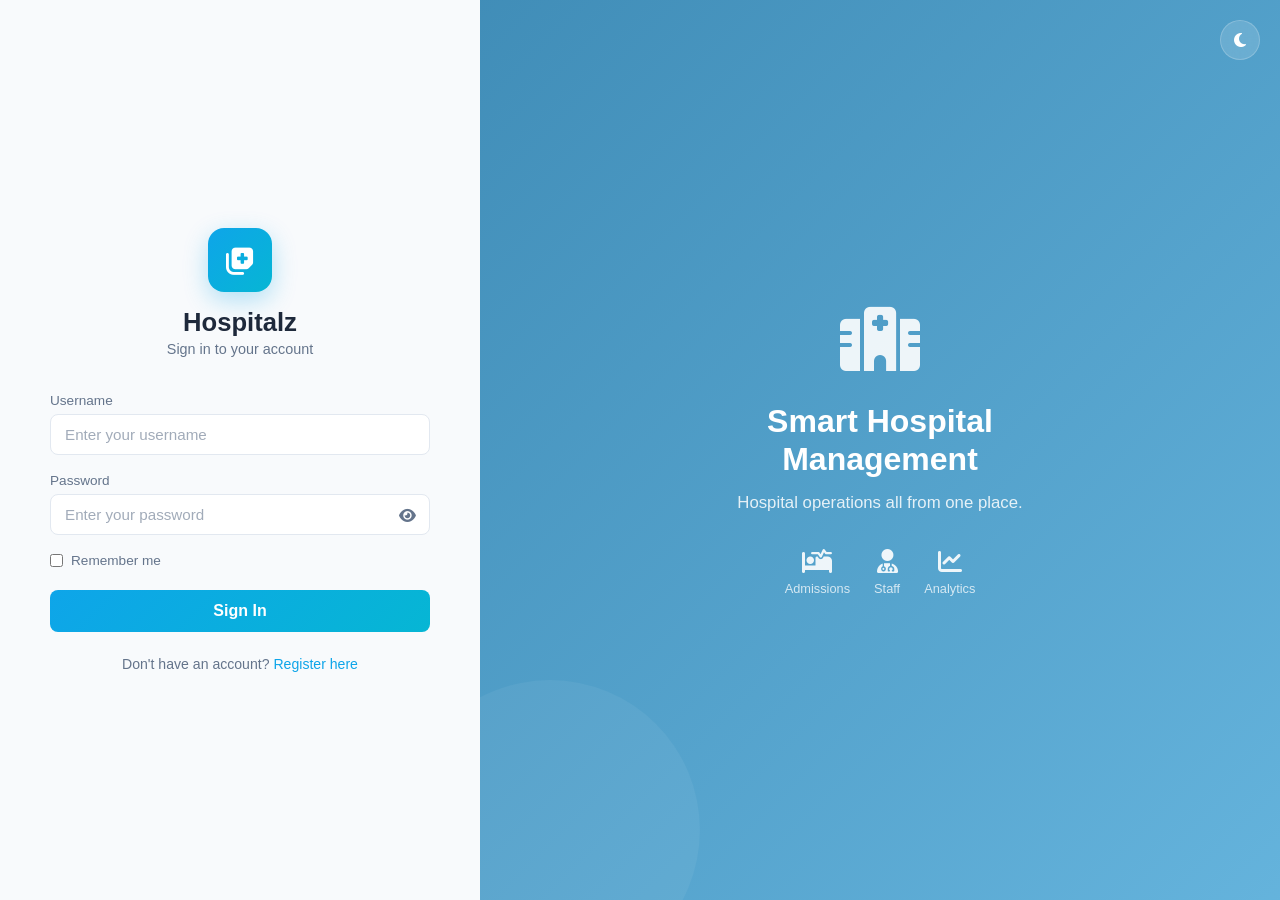
==== commit dbc451d4: "fix image path problem" ====
--- a/hospitalz/src/main/resources/static/auth.html
+++ b/hospitalz/src/main/resources/static/auth.html
@@ -196,7 +196,7 @@
       /* ─── Right Panel: Decorative ─── */
       .auth-right {
         flex: 1;
-        background: url('/images/hospital-bg.') center/cover no-repeat;
+        background: url('/images/hospital-bg.png') center/cover no-repeat;
         display: flex;
         align-items: center;
         justify-content: center;
@@ -500,7 +500,7 @@
         <div class="right-content">
           <div class="feature-icon"><i class="fa-solid fa-hospital"></i></div>
           <h2>Smart Hospital Management</h2>
-          <p>Streamline patient care, manage staff, track admissions, and monitor hospital operations — all from one place.</p>
+          <p>Hospital operations all from one place.</p>
           <div class="features">
             <div class="feature-item">
               <i class="fa-solid fa-bed-pulse"></i>
@@ -508,7 +508,7 @@
             </div>
             <div class="feature-item">
               <i class="fa-solid fa-user-doctor"></i>
-              <span>Doctors</span>
+              <span>Staff</span>
             </div>
             <div class="feature-item">
               <i class="fa-solid fa-chart-line"></i>
@@ -519,7 +519,6 @@
       </div>
     </div>
 
-    <!-- ═══ REGISTER SECTION ═══ -->
     <div class="auth-wrapper" id="register-section">
       <div class="auth-left">
         <div class="login-card">
